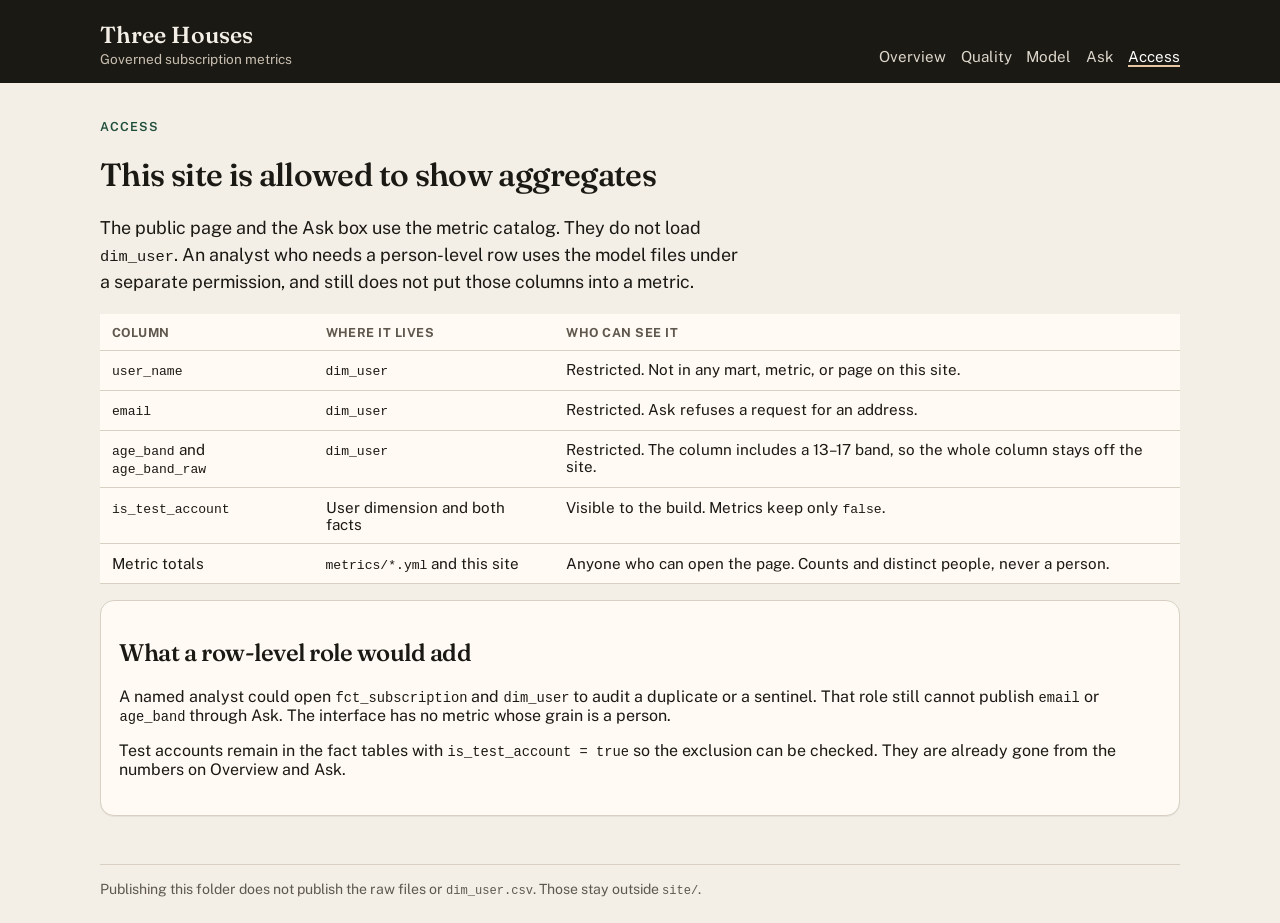
==== site/access.html @ d2ebd128 "Update build.py to refresh site catalog and improve output messages" ====
<!DOCTYPE html>
<html lang="en">
<head>
  <meta charset="utf-8">
  <meta name="viewport" content="width=device-width, initial-scale=1">
  <title>Access · Three Houses</title>
  <link rel="preconnect" href="https://fonts.googleapis.com">
  <link rel="preconnect" href="https://fonts.gstatic.com" crossorigin>
  <link href="https://fonts.googleapis.com/css2?family=Fraunces:opsz,wght@9..144,560&family=Public+Sans:wght@400;500;600&display=swap" rel="stylesheet">
  <link rel="stylesheet" href="css/site.css">
</head>
<body>
  <header class="site-header">
    <div class="header-inner">
      <a class="brand" href="index.html"><strong>Three Houses</strong><span>Governed subscription metrics</span></a>
      <nav class="nav" aria-label="Sections">
        <a href="index.html">Overview</a>
        <a href="quality.html">Quality</a>
        <a href="model.html">Model</a>
        <a href="ask.html">Ask</a>
        <a href="access.html" aria-current="page">Access</a>
      </nav>
    </div>
  </header>
  <main class="wrap">
    <p class="kicker">Access</p>
    <h1>This site is allowed to show aggregates</h1>
    <p class="lede">The public page and the Ask box use the metric catalog. They do not load <code>dim_user</code>. An analyst who needs a person-level row uses the model files under a separate permission, and still does not put those columns into a metric.</p>

    <div class="table-wrap">
      <table>
        <thead>
          <tr><th>Column</th><th>Where it lives</th><th>Who can see it</th></tr>
        </thead>
        <tbody>
          <tr><td><code>user_name</code></td><td><code>dim_user</code></td><td>Restricted. Not in any mart, metric, or page on this site.</td></tr>
          <tr><td><code>email</code></td><td><code>dim_user</code></td><td>Restricted. Ask refuses a request for an address.</td></tr>
          <tr><td><code>age_band</code> and <code>age_band_raw</code></td><td><code>dim_user</code></td><td>Restricted. The column includes a 13–17 band, so the whole column stays off the site.</td></tr>
          <tr><td><code>is_test_account</code></td><td>User dimension and both facts</td><td>Visible to the build. Metrics keep only <code>false</code>.</td></tr>
          <tr><td>Metric totals</td><td><code>metrics/*.yml</code> and this site</td><td>Anyone who can open the page. Counts and distinct people, never a person.</td></tr>
        </tbody>
      </table>
    </div>

    <article class="card issue">
      <h2>What a row-level role would add</h2>
      <p>A named analyst could open <code>fct_subscription</code> and <code>dim_user</code> to audit a duplicate or a sentinel. That role still cannot publish <code>email</code> or <code>age_band</code> through Ask. The interface has no metric whose grain is a person.</p>
      <p>Test accounts remain in the fact tables with <code>is_test_account = true</code> so the exclusion can be checked. They are already gone from the numbers on Overview and Ask.</p>
    </article>
  </main>
  <footer class="wrap site-footer">Publishing this folder does not publish the raw files or <code>dim_user.csv</code>. Those stay outside <code>site/</code>.</footer>
</body>
</html>
---- site/css/site.css ----
:root {
  --paper: #f3efe6;
  --ink: #1b1914;
  --muted: #5e584e;
  --line: #d8d0c3;
  --card: #fffaf3;
  --header: #1b1914;
  --header-text: #f3efe6;
  --accent: #1f4d3a;
  --refuse: #6e3b2e;
  --pagegarden: #1f4d3a;
  --gathersquare: #8a4b2f;
  --makerharbor: #243e66;
  --shadow: 0 1px 0 rgba(27, 25, 20, 0.06);
  font-family: "Public Sans", "Avenir Next", "Segoe UI", sans-serif;
  color: var(--ink);
  background: var(--paper);
}

* { box-sizing: border-box; }

body {
  margin: 0;
  min-height: 100vh;
}

h1, h2, h3 {
  font-family: Fraunces, Georgia, serif;
  font-weight: 560;
  letter-spacing: -0.02em;
}

a { color: inherit; }

.site-header {
  background: var(--header);
  color: var(--header-text);
}

.header-inner, .wrap {
  width: min(1080px, calc(100% - 2rem));
  margin: 0 auto;
}

.header-inner {
  display: flex;
  justify-content: space-between;
  gap: 1.5rem;
  align-items: end;
  padding: 1.25rem 0 1rem;
}

.brand {
  text-decoration: none;
}

.brand strong {
  display: block;
  font-family: Fraunces, Georgia, serif;
  font-size: 1.45rem;
  font-weight: 560;
}

.brand span {
  display: block;
  color: #c8bfb1;
  font-size: 0.85rem;
  margin-top: 0.15rem;
}

.nav {
  display: flex;
  flex-wrap: wrap;
  gap: 0.4rem 0.9rem;
  justify-content: flex-end;
}

.nav a {
  text-decoration: none;
  color: #ddd6cb;
  font-size: 0.95rem;
}

.nav a[aria-current="page"] {
  color: white;
  border-bottom: 2px solid #e6c7a1;
}

main { padding: 2.2rem 0 3rem; }

.lede {
  max-width: 40rem;
  font-size: 1.12rem;
  line-height: 1.5;
}

.muted { color: var(--muted); }

.kicker {
  margin: 0 0 0.4rem;
  color: var(--accent);
  font-size: 0.78rem;
  font-weight: 600;
  letter-spacing: 0.08em;
  text-transform: uppercase;
}

.grid-3, .grid-2 {
  display: grid;
  gap: 1rem;
  margin-top: 1.5rem;
}

.grid-3 { grid-template-columns: repeat(3, 1fr); }
.grid-2 { grid-template-columns: repeat(2, 1fr); }

.card, .answer, .refuse {
  background: var(--card);
  border: 1px solid var(--line);
  border-radius: 14px;
  box-shadow: var(--shadow);
  padding: 1.1rem 1.15rem 1.2rem;
}

.card header h2 {
  margin: 0;
}

.card header .fine {
  display: block;
  margin-top: 0.2rem;
}

.house {
  border-top: 4px solid var(--accent);
}

.house[data-house="PageGarden"] { border-top-color: var(--pagegarden); }
.house[data-house="GatherSquare"] { border-top-color: var(--gathersquare); }
.house[data-house="MakerHarbor"] { border-top-color: var(--makerharbor); }

.stat {
  margin: 0.9rem 0 0;
}

.stat b {
  display: block;
  font-family: Fraunces, Georgia, serif;
  font-size: 1.8rem;
  font-weight: 560;
  line-height: 1;
}

.stat span, .fine {
  color: var(--muted);
  font-size: 0.88rem;
}

.band {
  margin-top: 1rem;
  padding: 1.1rem 1.2rem;
  background: #1b1914;
  color: #f3efe6;
  border-radius: 14px;
}

.band a { color: #e6c7a1; }

.chapters {
  display: grid;
  grid-template-columns: repeat(4, 1fr);
  gap: 0.8rem;
  margin-top: 1.6rem;
}

.chapters a {
  display: block;
  text-decoration: none;
  background: var(--card);
  border: 1px solid var(--line);
  border-radius: 12px;
  padding: 0.9rem;
  min-height: 7.5rem;
}

.chapters strong { display: block; margin-bottom: 0.35rem; }

.issue, .table-wrap { margin-top: 1rem; }

table {
  width: 100%;
  border-collapse: collapse;
  background: var(--card);
  font-size: 0.95rem;
}

th, td {
  text-align: left;
  padding: 0.65rem 0.75rem;
  border-bottom: 1px solid var(--line);
  vertical-align: top;
}

th { font-size: 0.78rem; letter-spacing: 0.04em; text-transform: uppercase; color: var(--muted); }

.diagram {
  display: grid;
  grid-template-columns: 1fr 1fr;
  gap: 0.8rem;
  margin-top: 1rem;
}

.diagram div {
  background: var(--card);
  border: 1px solid var(--line);
  border-radius: 12px;
  padding: 0.9rem 1rem;
}

.diagram strong { font-family: Fraunces, Georgia, serif; }

code {
  font-family: "IBM Plex Mono", ui-monospace, monospace;
  font-size: 0.86em;
}

.ask-layout {
  display: grid;
  grid-template-columns: minmax(16rem, 22rem) 1fr;
  gap: 1rem;
  align-items: start;
}

.prompts { display: flex; flex-direction: column; gap: 0.45rem; }

.prompts button, .ask-form button, .prompts .danger {
  text-align: left;
  border: 1px solid var(--line);
  background: var(--card);
  border-radius: 10px;
  padding: 0.65rem 0.75rem;
  font: inherit;
  cursor: pointer;
}

.prompts button:hover, .ask-form button:hover { border-color: var(--ink); }

.ask-form {
  display: flex;
  gap: 0.5rem;
  margin: 1rem 0;
}

.ask-form input {
  flex: 1;
  border: 1px solid var(--line);
  background: white;
  border-radius: 10px;
  padding: 0.7rem 0.8rem;
  font: inherit;
}

.answer h2 { margin: 0.2rem 0 0.4rem; font-size: 1.7rem; }

.metric-name {
  font-family: "IBM Plex Mono", ui-monospace, monospace;
  color: var(--accent);
}

.refuse { border-color: #e2cfc6; background: #fbf6f3; }
.refuse h2 { color: var(--refuse); font-size: 1.45rem; }

.filters { padding-left: 1.1rem; }

.visually-hidden {
  position: absolute;
  width: 1px;
  height: 1px;
  padding: 0;
  margin: -1px;
  overflow: hidden;
  clip: rect(0, 0, 0, 0);
  border: 0;
}

.site-footer {
  border-top: 1px solid var(--line);
  color: var(--muted);
  font-size: 0.88rem;
  padding: 1rem 0 2rem;
}

@media (max-width: 800px) {
  .header-inner, .grid-3, .grid-2, .chapters, .diagram, .ask-layout { display: block; }
  .header-inner { padding-bottom: 1rem; }
  .nav { justify-content: flex-start; margin-top: 0.8rem; }
  .card, .chapters a, .diagram div { margin-top: 0.8rem; }
  .ask-form { display: block; }
  .ask-form button { margin-top: 0.5rem; }
}
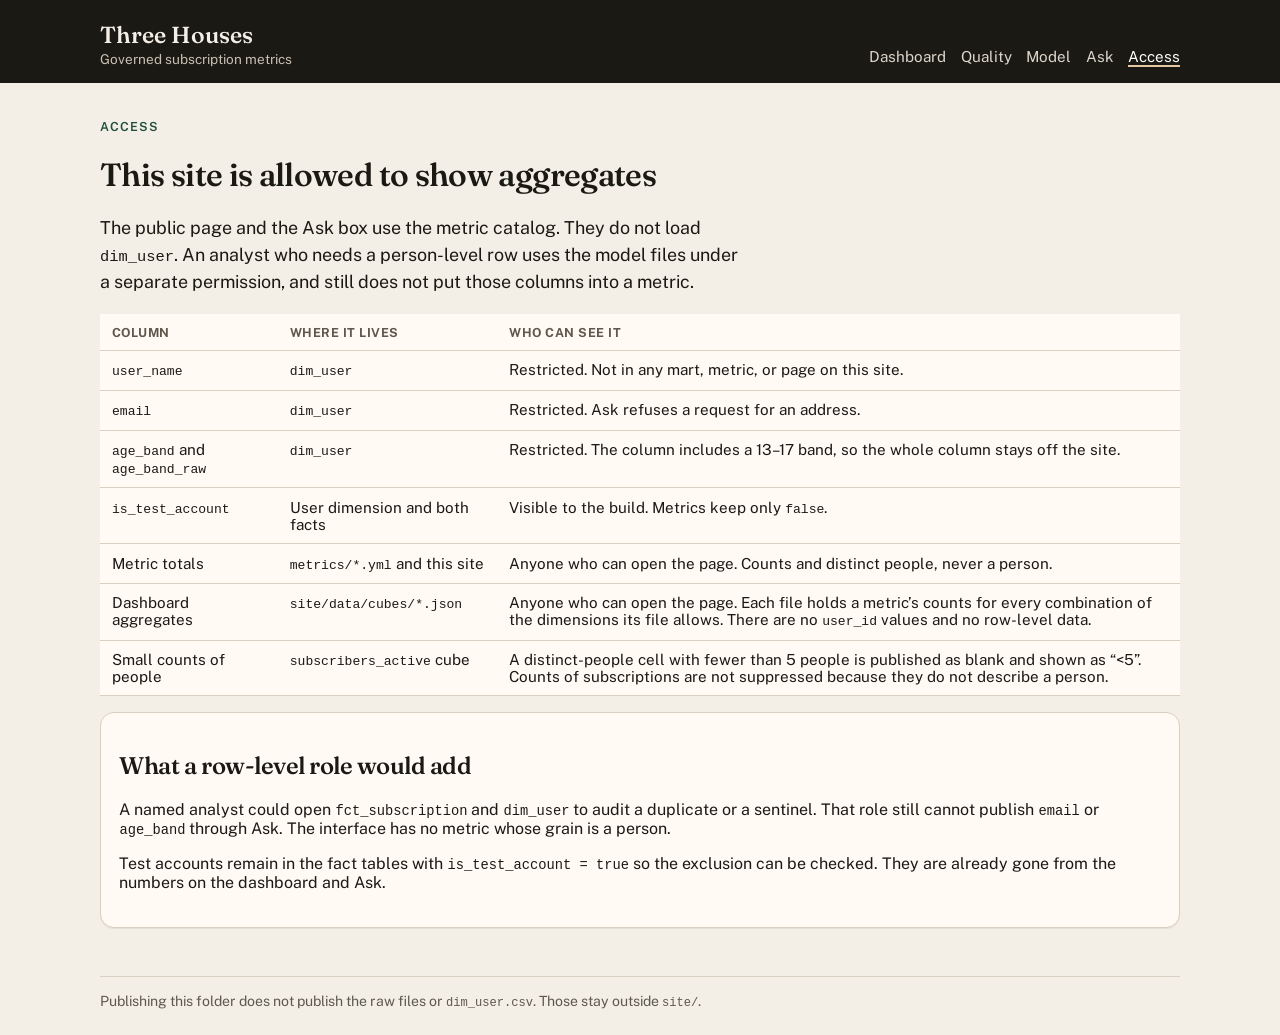
==== commit 477a0e6f: "Refactor site structure: rename 'Overview' to 'Dashboard' across multiple pages, enhance dashboard l" ====
--- a/site/access.html
+++ b/site/access.html
@@ -14,7 +14,7 @@
     <div class="header-inner">
       <a class="brand" href="index.html"><strong>Three Houses</strong><span>Governed subscription metrics</span></a>
       <nav class="nav" aria-label="Sections">
-        <a href="index.html">Overview</a>
+        <a href="index.html">Dashboard</a>
         <a href="quality.html">Quality</a>
         <a href="model.html">Model</a>
         <a href="ask.html">Ask</a>
@@ -38,6 +38,8 @@
           <tr><td><code>age_band</code> and <code>age_band_raw</code></td><td><code>dim_user</code></td><td>Restricted. The column includes a 13–17 band, so the whole column stays off the site.</td></tr>
           <tr><td><code>is_test_account</code></td><td>User dimension and both facts</td><td>Visible to the build. Metrics keep only <code>false</code>.</td></tr>
           <tr><td>Metric totals</td><td><code>metrics/*.yml</code> and this site</td><td>Anyone who can open the page. Counts and distinct people, never a person.</td></tr>
+          <tr><td>Dashboard aggregates</td><td><code>site/data/cubes/*.json</code></td><td>Anyone who can open the page. Each file holds a metric’s counts for every combination of the dimensions its file allows. There are no <code>user_id</code> values and no row-level data.</td></tr>
+          <tr><td>Small counts of people</td><td><code>subscribers_active</code> cube</td><td>A distinct-people cell with fewer than 5 people is published as blank and shown as “&lt;5”. Counts of subscriptions are not suppressed because they do not describe a person.</td></tr>
         </tbody>
       </table>
     </div>
@@ -45,7 +47,7 @@
     <article class="card issue">
       <h2>What a row-level role would add</h2>
       <p>A named analyst could open <code>fct_subscription</code> and <code>dim_user</code> to audit a duplicate or a sentinel. That role still cannot publish <code>email</code> or <code>age_band</code> through Ask. The interface has no metric whose grain is a person.</p>
-      <p>Test accounts remain in the fact tables with <code>is_test_account = true</code> so the exclusion can be checked. They are already gone from the numbers on Overview and Ask.</p>
+      <p>Test accounts remain in the fact tables with <code>is_test_account = true</code> so the exclusion can be checked. They are already gone from the numbers on the dashboard and Ask.</p>
     </article>
   </main>
   <footer class="wrap site-footer">Publishing this folder does not publish the raw files or <code>dim_user.csv</code>. Those stay outside <code>site/</code>.</footer>
--- a/site/css/site.css
+++ b/site/css/site.css
@@ -105,16 +105,7 @@
   text-transform: uppercase;
 }
 
-.grid-3, .grid-2 {
-  display: grid;
-  gap: 1rem;
-  margin-top: 1.5rem;
-}
-
-.grid-3 { grid-template-columns: repeat(3, 1fr); }
-.grid-2 { grid-template-columns: repeat(2, 1fr); }
-
-.card, .answer, .refuse {
+.card, .answer, .refuse, .tile, .chart, .filter-bar {
   background: var(--card);
   border: 1px solid var(--line);
   border-radius: 14px;
@@ -122,70 +113,127 @@
   padding: 1.1rem 1.15rem 1.2rem;
 }
 
-.card header h2 {
-  margin: 0;
-}
-
-.card header .fine {
-  display: block;
-  margin-top: 0.2rem;
-}
-
-.house {
+.fine {
+  color: var(--muted);
+  font-size: 0.88rem;
+}
+
+.issue, .table-wrap { margin-top: 1rem; }
+
+.filter-bar {
+  display: grid;
+  grid-template-columns: repeat(5, minmax(0, 1fr)) auto;
+  gap: 0.75rem;
+  align-items: end;
+  margin-top: 1.4rem;
+  padding: 0.9rem 1rem;
+}
+
+.filter-bar label {
+  display: flex;
+  flex-direction: column;
+  gap: 0.3rem;
+  color: var(--muted);
+  font-size: 0.74rem;
+  font-weight: 600;
+  letter-spacing: 0.06em;
+  text-transform: uppercase;
+}
+
+.filter-bar select, .button {
+  border: 1px solid var(--line);
+  background: white;
+  border-radius: 9px;
+  padding: 0.55rem 0.6rem;
+  color: var(--ink);
+  font: inherit;
+  font-size: 0.95rem;
+  letter-spacing: 0;
+  text-transform: none;
+}
+
+.button {
+  cursor: pointer;
+  background: var(--card);
+  font-weight: 500;
+}
+
+.button:hover { border-color: var(--ink); }
+
+.scope { margin: 0.6rem 0 0; }
+
+.kpis {
+  display: grid;
+  grid-template-columns: repeat(4, 1fr);
+  gap: 1rem;
+  margin-top: 1rem;
+}
+
+.tile {
+  display: flex;
+  flex-direction: column;
   border-top: 4px solid var(--accent);
 }
 
-.house[data-house="PageGarden"] { border-top-color: var(--pagegarden); }
-.house[data-house="GatherSquare"] { border-top-color: var(--gathersquare); }
-.house[data-house="MakerHarbor"] { border-top-color: var(--makerharbor); }
-
-.stat {
-  margin: 0.9rem 0 0;
-}
-
-.stat b {
-  display: block;
+.tile .metric-name { margin: 0; font-size: 0.86rem; }
+
+.tile-value {
+  margin: 0.35rem 0 0.25rem;
   font-family: Fraunces, Georgia, serif;
-  font-size: 1.8rem;
+  font-size: 2.5rem;
   font-weight: 560;
   line-height: 1;
 }
 
-.stat span, .fine {
+.tile-question { margin: 0 0 0.5rem; font-size: 0.95rem; }
+
+.tile .fine { margin: 0.25rem 0 0; }
+
+.tile .ignored { color: var(--refuse); }
+
+.tile details { margin-top: auto; padding-top: 0.7rem; }
+
+.tile summary {
+  cursor: pointer;
   color: var(--muted);
-  font-size: 0.88rem;
-}
-
-.band {
+  font-size: 0.85rem;
+}
+
+.charts {
+  display: grid;
+  grid-template-columns: 1fr 1fr;
+  gap: 1rem;
   margin-top: 1rem;
-  padding: 1.1rem 1.2rem;
-  background: #1b1914;
-  color: #f3efe6;
-  border-radius: 14px;
-}
-
-.band a { color: #e6c7a1; }
-
-.chapters {
-  display: grid;
-  grid-template-columns: repeat(4, 1fr);
-  gap: 0.8rem;
+}
+
+.chart-wide { grid-column: 1 / -1; }
+
+.chart h2, .table-head h2 { margin: 0; font-size: 1.2rem; }
+
+.chart .fine { margin: 0.2rem 0 0; }
+
+.chart-body {
+  width: 100%;
+  min-height: 250px;
+  margin-top: 0.6rem;
+}
+
+.table-head {
+  display: flex;
+  justify-content: space-between;
+  gap: 1rem;
+  align-items: end;
   margin-top: 1.6rem;
 }
 
-.chapters a {
-  display: block;
-  text-decoration: none;
-  background: var(--card);
-  border: 1px solid var(--line);
-  border-radius: 12px;
-  padding: 0.9rem;
-  min-height: 7.5rem;
-}
-
-.chapters strong { display: block; margin-bottom: 0.35rem; }
-
-.issue, .table-wrap { margin-top: 1rem; }
+.table-head .fine { margin: 0.2rem 0 0; }
+
+.num {
+  text-align: right;
+  font-variant-numeric: tabular-nums;
+}
+
+tfoot td { font-weight: 600; }
 
 table {
   width: 100%;
@@ -290,11 +338,22 @@
   padding: 1rem 0 2rem;
 }
 
+@media (max-width: 960px) {
+  .filter-bar { grid-template-columns: repeat(3, minmax(0, 1fr)); }
+  .kpis { grid-template-columns: repeat(2, 1fr); }
+}
+
 @media (max-width: 800px) {
-  .header-inner, .grid-3, .grid-2, .chapters, .diagram, .ask-layout { display: block; }
+  .header-inner, .diagram, .ask-layout, .charts, .table-head { display: block; }
   .header-inner { padding-bottom: 1rem; }
   .nav { justify-content: flex-start; margin-top: 0.8rem; }
-  .card, .chapters a, .diagram div { margin-top: 0.8rem; }
+  .card, .diagram div, .chart { margin-top: 0.8rem; }
   .ask-form { display: block; }
   .ask-form button { margin-top: 0.5rem; }
-}
+  .filter-bar { grid-template-columns: repeat(2, minmax(0, 1fr)); }
+  .table-head .button { margin-top: 0.6rem; }
+}
+
+@media (max-width: 520px) {
+  .kpis, .filter-bar { grid-template-columns: 1fr; }
+}
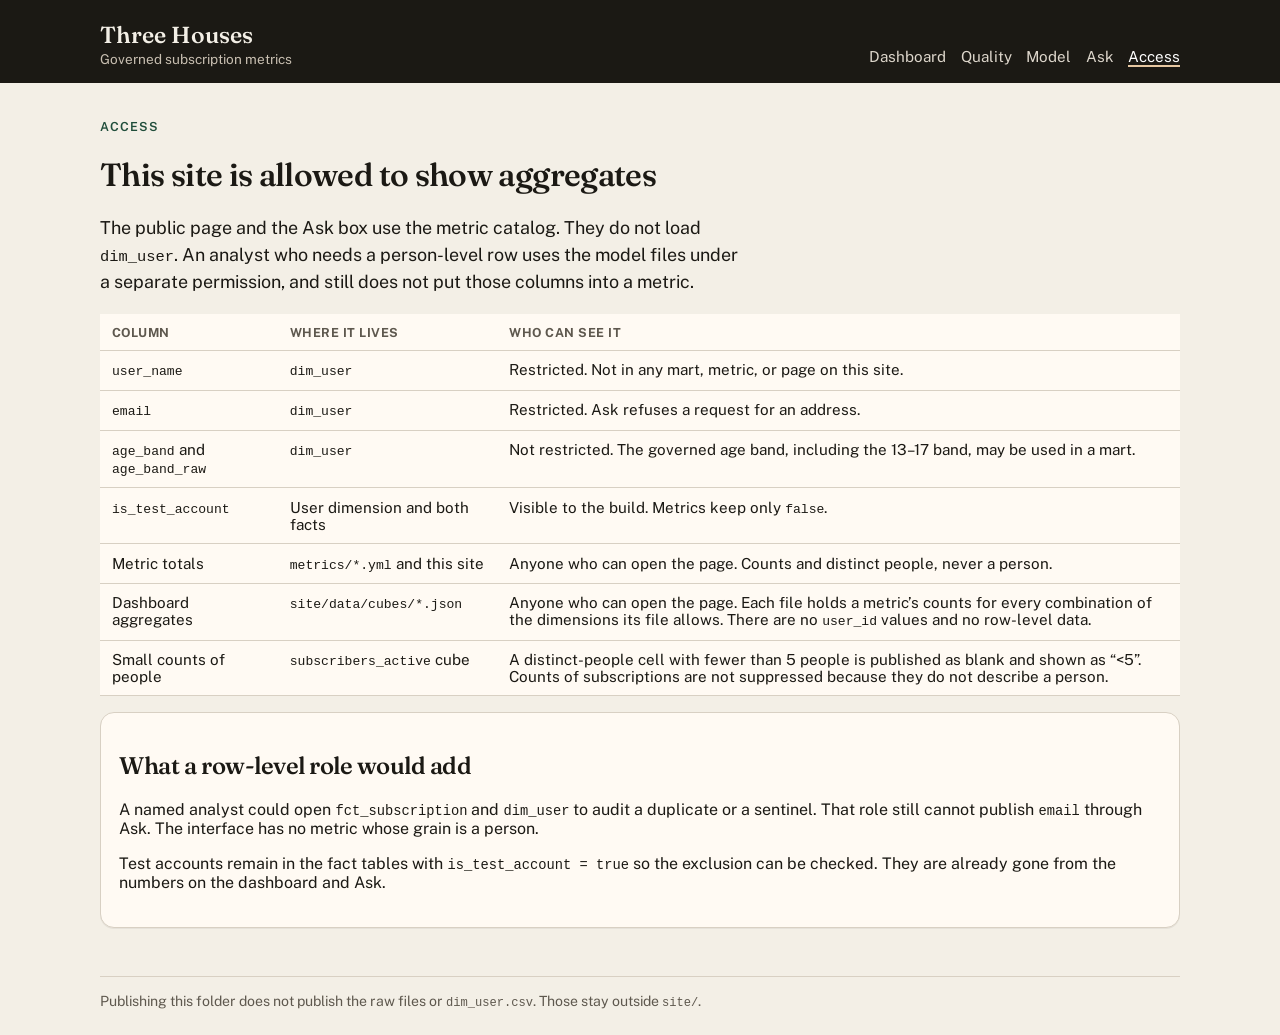
==== commit 632e0f79: "edits" ====
--- a/site/access.html
+++ b/site/access.html
@@ -35,7 +35,7 @@
         <tbody>
           <tr><td><code>user_name</code></td><td><code>dim_user</code></td><td>Restricted. Not in any mart, metric, or page on this site.</td></tr>
           <tr><td><code>email</code></td><td><code>dim_user</code></td><td>Restricted. Ask refuses a request for an address.</td></tr>
-          <tr><td><code>age_band</code> and <code>age_band_raw</code></td><td><code>dim_user</code></td><td>Restricted. The column includes a 13–17 band, so the whole column stays off the site.</td></tr>
+          <tr><td><code>age_band</code> and <code>age_band_raw</code></td><td><code>dim_user</code></td><td>Not restricted. The governed age band, including the 13–17 band, may be used in a mart.</td></tr>
           <tr><td><code>is_test_account</code></td><td>User dimension and both facts</td><td>Visible to the build. Metrics keep only <code>false</code>.</td></tr>
           <tr><td>Metric totals</td><td><code>metrics/*.yml</code> and this site</td><td>Anyone who can open the page. Counts and distinct people, never a person.</td></tr>
           <tr><td>Dashboard aggregates</td><td><code>site/data/cubes/*.json</code></td><td>Anyone who can open the page. Each file holds a metric’s counts for every combination of the dimensions its file allows. There are no <code>user_id</code> values and no row-level data.</td></tr>
@@ -46,7 +46,7 @@
 
     <article class="card issue">
       <h2>What a row-level role would add</h2>
-      <p>A named analyst could open <code>fct_subscription</code> and <code>dim_user</code> to audit a duplicate or a sentinel. That role still cannot publish <code>email</code> or <code>age_band</code> through Ask. The interface has no metric whose grain is a person.</p>
+      <p>A named analyst could open <code>fct_subscription</code> and <code>dim_user</code> to audit a duplicate or a sentinel. That role still cannot publish <code>email</code> through Ask. The interface has no metric whose grain is a person.</p>
       <p>Test accounts remain in the fact tables with <code>is_test_account = true</code> so the exclusion can be checked. They are already gone from the numbers on the dashboard and Ask.</p>
     </article>
   </main>
--- a/site/css/site.css
+++ b/site/css/site.css
@@ -338,6 +338,31 @@
   padding: 1rem 0 2rem;
 }
 
+.dash { margin-top: 1.4rem; }
+
+.chart-tall { min-height: 380px; }
+
+.peek { margin-top: 0.9rem; border-top: 1px solid var(--line); padding-top: 0.7rem; }
+
+.peek summary {
+  cursor: pointer;
+  color: var(--muted);
+  font-size: 0.9rem;
+}
+
+.peek .table-wrap { max-height: 22rem; overflow: auto; }
+
+.sql {
+  margin: 0.5rem 0 0;
+  padding: 0.9rem 1rem;
+  overflow-x: auto;
+  background: #1b1914;
+  color: #f3efe6;
+  border-radius: 10px;
+  font-size: 0.86rem;
+  line-height: 1.5;
+}
+
 @media (max-width: 960px) {
   .filter-bar { grid-template-columns: repeat(3, minmax(0, 1fr)); }
   .kpis { grid-template-columns: repeat(2, 1fr); }
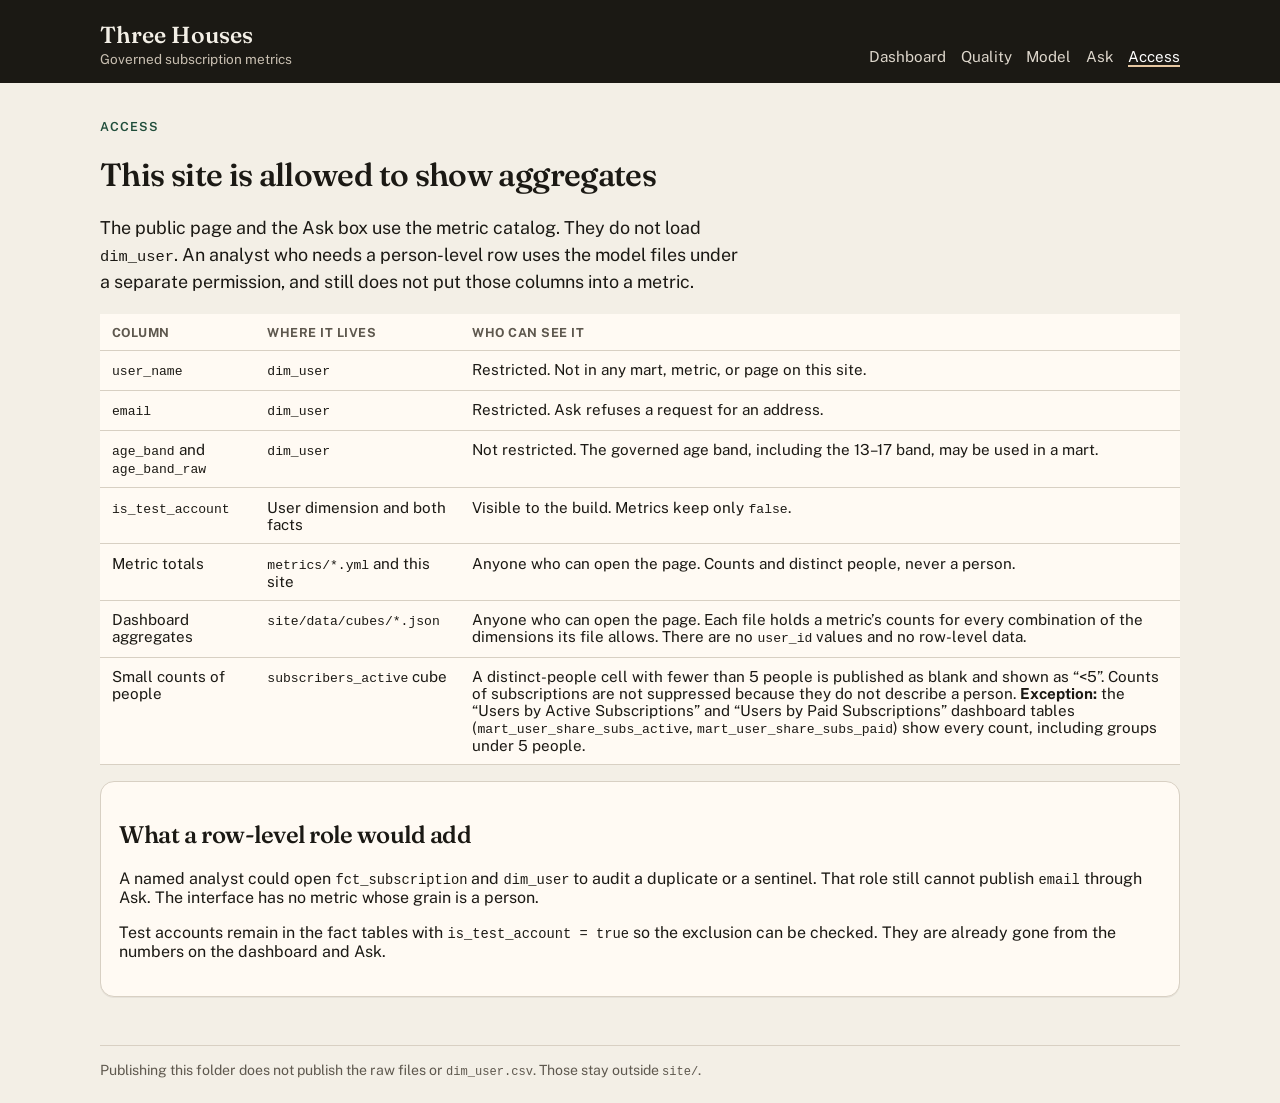
==== commit 728f9cda: "add more share tables" ====
--- a/site/access.html
+++ b/site/access.html
@@ -39,7 +39,7 @@
           <tr><td><code>is_test_account</code></td><td>User dimension and both facts</td><td>Visible to the build. Metrics keep only <code>false</code>.</td></tr>
           <tr><td>Metric totals</td><td><code>metrics/*.yml</code> and this site</td><td>Anyone who can open the page. Counts and distinct people, never a person.</td></tr>
           <tr><td>Dashboard aggregates</td><td><code>site/data/cubes/*.json</code></td><td>Anyone who can open the page. Each file holds a metric’s counts for every combination of the dimensions its file allows. There are no <code>user_id</code> values and no row-level data.</td></tr>
-          <tr><td>Small counts of people</td><td><code>subscribers_active</code> cube</td><td>A distinct-people cell with fewer than 5 people is published as blank and shown as “&lt;5”. Counts of subscriptions are not suppressed because they do not describe a person.</td></tr>
+          <tr><td>Small counts of people</td><td><code>subscribers_active</code> cube</td><td>A distinct-people cell with fewer than 5 people is published as blank and shown as “&lt;5”. Counts of subscriptions are not suppressed because they do not describe a person. <strong>Exception:</strong> the “Users by Active Subscriptions” and “Users by Paid Subscriptions” dashboard tables (<code>mart_user_share_subs_active</code>, <code>mart_user_share_subs_paid</code>) show every count, including groups under 5 people.</td></tr>
         </tbody>
       </table>
     </div>
--- a/site/css/site.css
+++ b/site/css/site.css
@@ -2,6 +2,7 @@
   --paper: #f3efe6;
   --ink: #1b1914;
   --muted: #5e584e;
+  --muted-light: #7d776c;
   --line: #d8d0c3;
   --card: #fffaf3;
   --header: #1b1914;
@@ -175,17 +176,29 @@
   border-top: 4px solid var(--accent);
 }
 
-.tile .metric-name { margin: 0; font-size: 0.86rem; }
+.tile-title { margin: 0; font-size: 0.98rem; }
 
 .tile-value {
-  margin: 0.35rem 0 0.25rem;
+  margin: 0.35rem 0 0.35rem;
   font-family: Fraunces, Georgia, serif;
   font-size: 2.5rem;
   font-weight: 560;
   line-height: 1;
 }
 
-.tile-question { margin: 0 0 0.5rem; font-size: 0.95rem; }
+.tile-column {
+  margin: 0;
+  color: var(--muted-light);
+  font-family: "IBM Plex Mono", ui-monospace, monospace;
+  font-size: 10px;
+}
+
+/* Source notes and metric (column) names: 10px, lighter than body gray. */
+.source-note {
+  margin: 0.5rem 0 0;
+  color: var(--muted-light);
+  font-size: 10px;
+}
 
 .tile .fine { margin: 0.25rem 0 0; }
 
@@ -340,6 +353,50 @@
 
 .dash { margin-top: 1.4rem; }
 
+.dash .chart { margin-top: 1rem; }
+
+.breakdowns {
+  display: grid;
+  grid-template-columns: 1fr 1fr;
+  gap: 1rem;
+  align-items: start;
+  margin-top: 1rem;
+}
+
+.dash .breakdowns .chart { margin-top: 0; }
+
+.breakdown .table-wrap { margin-top: 0.6rem; }
+
+.breakdown th, .breakdown td { padding: 0.45rem 0.5rem; }
+
+.col-name {
+  display: block;
+  color: var(--muted-light);
+  font-family: "IBM Plex Mono", ui-monospace, monospace;
+  font-size: 10px;
+  font-weight: 400;
+  letter-spacing: 0;
+  text-transform: none;
+}
+
+.breakdown-foot {
+  display: flex;
+  justify-content: space-between;
+  align-items: center;
+  gap: 0.6rem;
+  margin-top: 0.6rem;
+  min-height: 2rem;
+}
+
+.breakdown-controls { display: flex; gap: 0.4rem; }
+
+.button-small { padding: 0.3rem 0.7rem; font-size: 0.85rem; }
+
+.button:disabled { opacity: 0.45; cursor: default; }
+
+.button:disabled:hover { border-color: var(--line); }
+
+
 .chart-tall { min-height: 380px; }
 
 .peek { margin-top: 0.9rem; border-top: 1px solid var(--line); padding-top: 0.7rem; }
@@ -370,6 +427,7 @@
 
 @media (max-width: 800px) {
   .header-inner, .diagram, .ask-layout, .charts, .table-head { display: block; }
+  .breakdowns { grid-template-columns: 1fr; }
   .header-inner { padding-bottom: 1rem; }
   .nav { justify-content: flex-start; margin-top: 0.8rem; }
   .card, .diagram div, .chart { margin-top: 0.8rem; }
